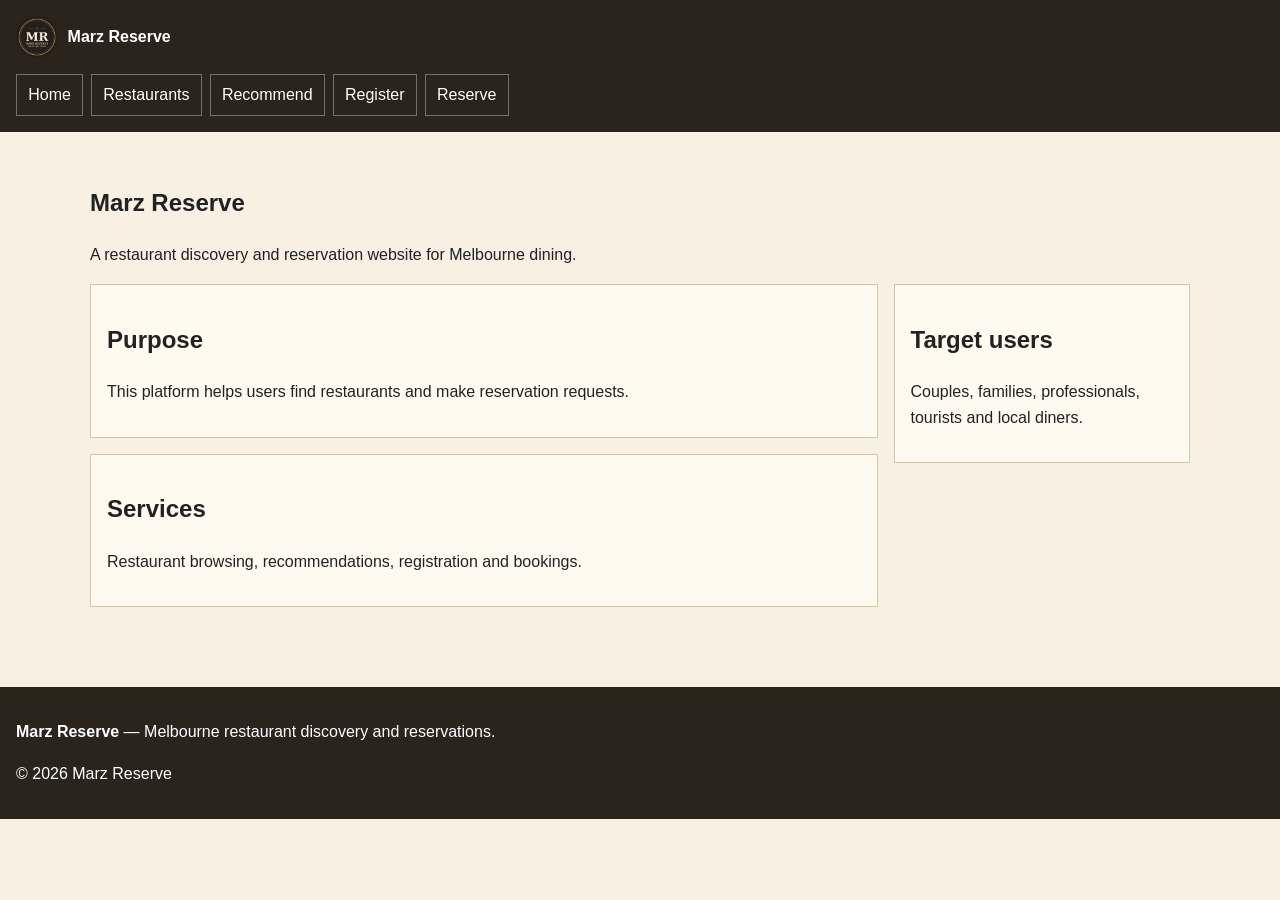
==== assignment2/index.html @ 9fd7fe4a "Set up website" ====
<!DOCTYPE html>
<html lang="en">
<head>
    <meta charset="UTF-8">
    <meta name="viewport" content="width=device-width, initial-scale=1.0">
    <title>Marz Reserve | Marz Reserve</title>
    <link rel="stylesheet" href="css/style.css">
    <script src="js/script.js" defer></script>
</head>
<body data-page="home">
    <header class="site-header">
        <a class="brand" href="index.html">
            <img src="images/logo.png" alt="Marz Reserve logo" class="brand-logo">
            <span class="brand-text">Marz Reserve</span>
        </a>
        <button class="nav-toggle" type="button" aria-expanded="false" aria-controls="site-nav">Menu</button>
        <nav id="site-nav" class="site-nav" aria-label="Main navigation">
            <a href="index.html" data-page="home">Home</a>
            <a href="restaurants.html" data-page="restaurants">Restaurants</a>
            <a href="recommend.html" data-page="recommend">Recommend</a>
            <a href="register.html" data-page="register">Register</a>
            <a href="reservation.html" data-page="reservation">Reserve</a>
        </nav>
    </header>
    <main class="section-shell page-hero">
        <section>
            <h1>Marz Reserve</h1>
            <p>A restaurant discovery and reservation website for Melbourne dining.</p>
        </section>
        <div class="container">
            <main>
                <article class="card">
                    <h2>Purpose</h2>
                    <p>This platform helps users find restaurants and make reservation requests.</p>
                </article>
                <article class="card">
                    <h2>Services</h2>
                    <p>Restaurant browsing, recommendations, registration and bookings.</p>
                </article>
            </main>
            <aside class="card">
                <h2>Target users</h2>
                <p>Couples, families, professionals, tourists and local diners.</p>
            </aside>
        </div>
    </main>
    <footer class="site-footer">
        <p><strong>Marz Reserve</strong> — Melbourne restaurant discovery and reservations.</p>
        <p>© 2026 Marz Reserve</p>
    </footer>
</body>
</html>
---- assignment2/css/style.css ----
* { box-sizing: border-box; }
body { margin: 0; font-family: Arial, sans-serif; line-height: 1.6; color: #222; background: #f7f0e3; }
img { max-width: 100%; display: block; }
a { color: inherit; }
.site-header { background: #2b241d; color: white; padding: 1rem; }
.brand { display: flex; align-items: center; gap: .6rem; color: white; text-decoration: none; font-weight: bold; }
.brand-logo { width: 42px; height: 42px; border-radius: 50%; }
.site-nav { display: flex; flex-wrap: wrap; gap: .5rem; margin-top: 1rem; }
.site-nav a { color: white; text-decoration: none; padding: .45rem .7rem; border: 1px solid rgba(255,255,255,.35); }
.site-nav a:hover, .site-nav a.active { background: #8b6a3f; }
.nav-toggle { display: none; }
.section-shell { width: min(1100px, calc(100% - 32px)); margin: auto; }
.page-hero, .hero { padding: 2rem 0; }
.container { display: flex; gap: 1rem; align-items: flex-start; }
main { flex: 3; }
aside { flex: 1; }
.card, .info-card, .restaurant-card, .lux-form, .recommend-results { background: #fffaf0; border: 1px solid #d9c6a6; padding: 1rem; margin-bottom: 1rem; }
.button { display: inline-block; background: #2b241d; color: white; padding: .55rem .9rem; text-decoration: none; border: 0; cursor: pointer; }
.button-outline { background: white; color: #2b241d; border: 1px solid #2b241d; }
.site-footer { margin-top: 2rem; padding: 1rem; background: #2b241d; color: white; }
@media (max-width: 767px) { .container, .site-nav { display: block; } .site-nav a { display: block; margin-top: .35rem; } }
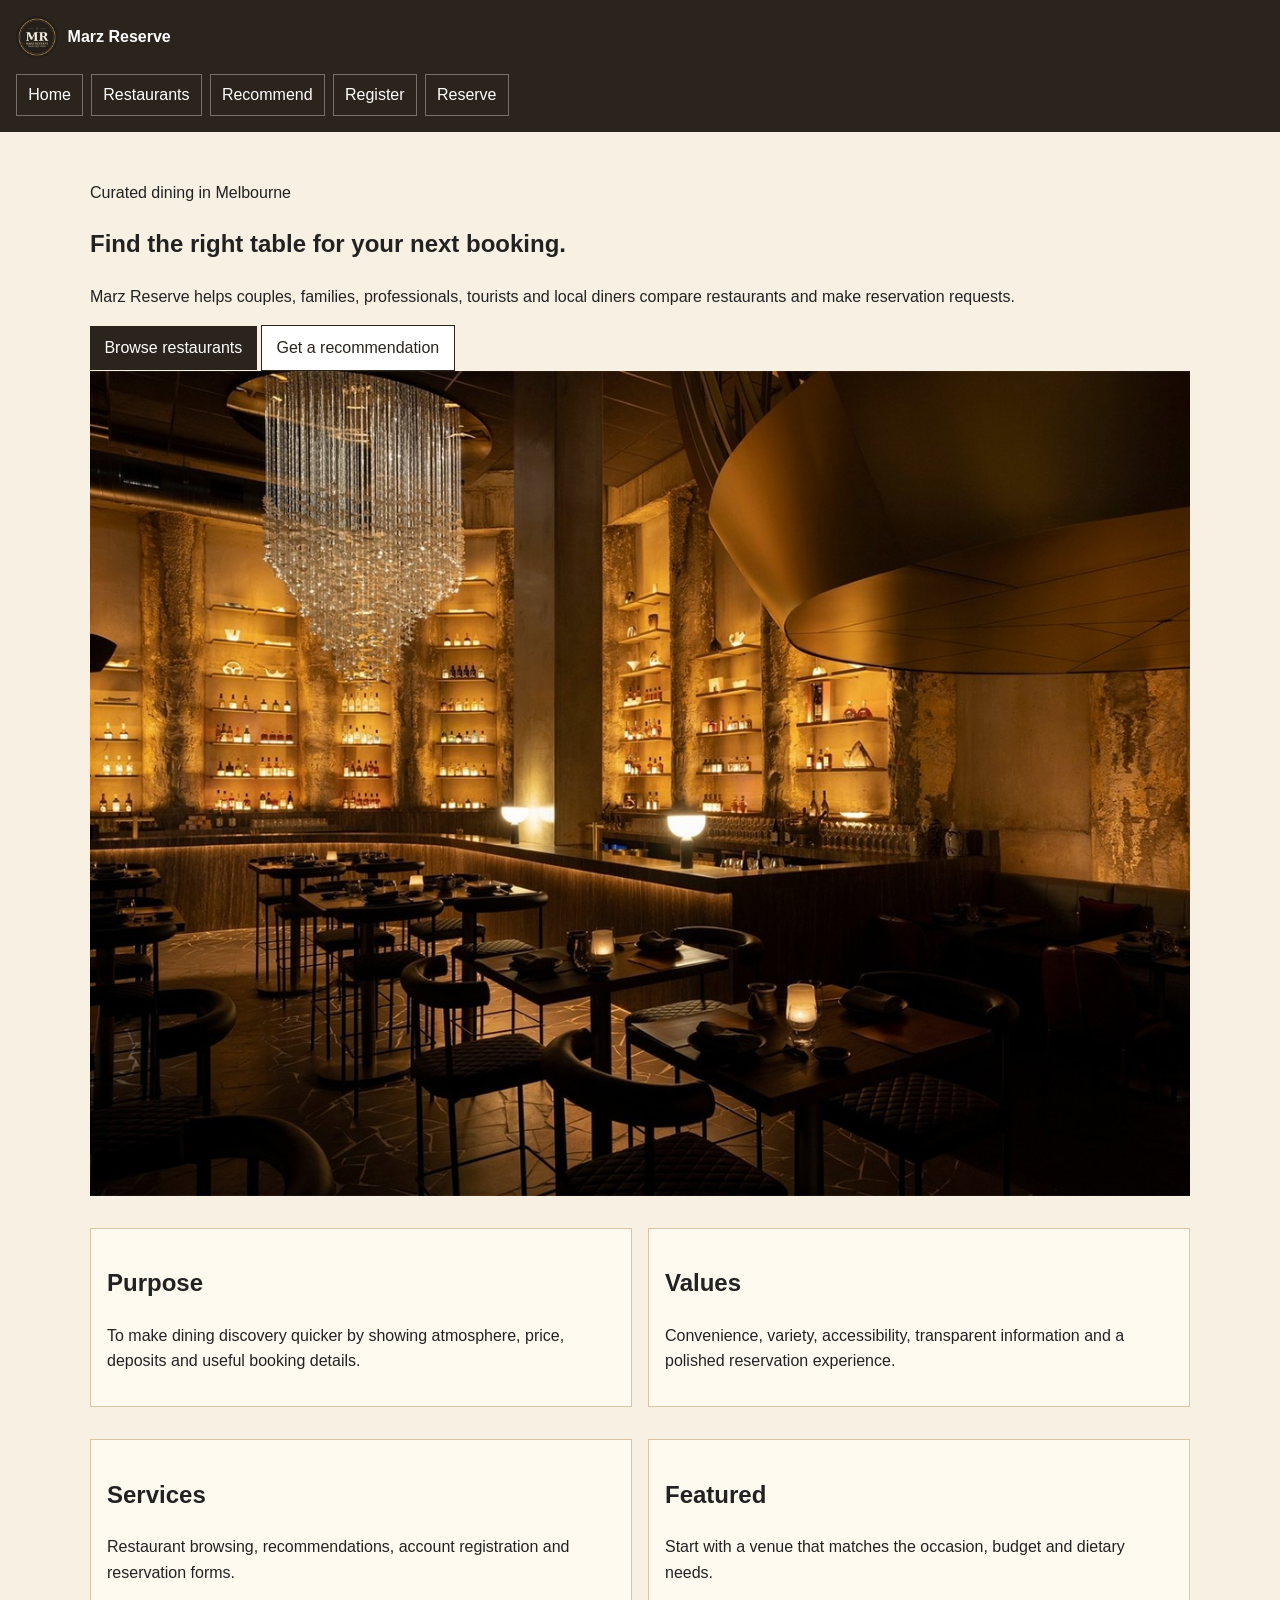
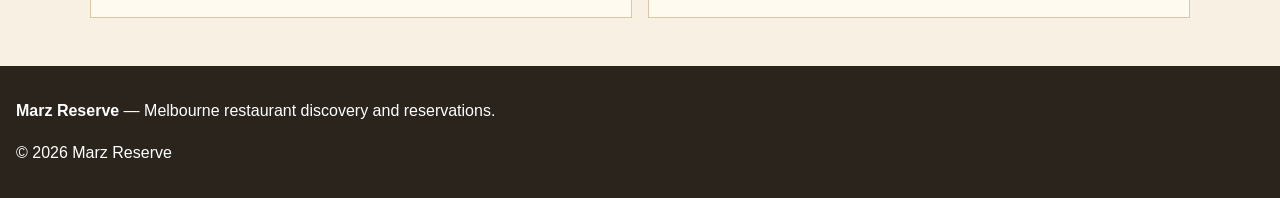
==== commit 191250c1: "Add restaurant pages" ====
--- a/assignment2/index.html
+++ b/assignment2/index.html
@@ -22,27 +22,25 @@
             <a href="reservation.html" data-page="reservation">Reserve</a>
         </nav>
     </header>
-    <main class="section-shell page-hero">
-        <section>
-            <h1>Marz Reserve</h1>
-            <p>A restaurant discovery and reservation website for Melbourne dining.</p>
+    <main>
+        <section class="hero section-shell">
+            <div>
+                <p class="eyebrow">Curated dining in Melbourne</p>
+                <h1>Find the right table for your next booking.</h1>
+                <p>Marz Reserve helps couples, families, professionals, tourists and local diners compare restaurants and make reservation requests.</p>
+                <a class="button" href="restaurants.html">Browse restaurants</a>
+                <a class="button button-outline" href="recommend.html">Get a recommendation</a>
+            </div>
+            <div class="hero-panel">
+                <img src="images/yugen.jpg" alt="Warm luxury dining room at Yūgen Dining">
+            </div>
         </section>
-        <div class="container">
-            <main>
-                <article class="card">
-                    <h2>Purpose</h2>
-                    <p>This platform helps users find restaurants and make reservation requests.</p>
-                </article>
-                <article class="card">
-                    <h2>Services</h2>
-                    <p>Restaurant browsing, recommendations, registration and bookings.</p>
-                </article>
-            </main>
-            <aside class="card">
-                <h2>Target users</h2>
-                <p>Couples, families, professionals, tourists and local diners.</p>
-            </aside>
-        </div>
+        <section class="section-shell intro-grid">
+            <article class="info-card"><h2>Purpose</h2><p>To make dining discovery quicker by showing atmosphere, price, deposits and useful booking details.</p></article>
+            <article class="info-card"><h2>Values</h2><p>Convenience, variety, accessibility, transparent information and a polished reservation experience.</p></article>
+            <article class="info-card"><h2>Services</h2><p>Restaurant browsing, recommendations, account registration and reservation forms.</p></article>
+            <article class="info-card"><h2>Featured</h2><p>Start with a venue that matches the occasion, budget and dietary needs.</p></article>
+        </section>
     </main>
     <footer class="site-footer">
         <p><strong>Marz Reserve</strong> — Melbourne restaurant discovery and reservations.</p>
--- a/assignment2/css/style.css
+++ b/assignment2/css/style.css
@@ -19,3 +19,11 @@
 .button-outline { background: white; color: #2b241d; border: 1px solid #2b241d; }
 .site-footer { margin-top: 2rem; padding: 1rem; background: #2b241d; color: white; }
 @media (max-width: 767px) { .container, .site-nav { display: block; } .site-nav a { display: block; margin-top: .35rem; } }
+
+.restaurant-grid, .intro-grid { display: grid; grid-template-columns: repeat(2, minmax(0, 1fr)); gap: 1rem; }
+.restaurant-card { border-radius: 14px; overflow: hidden; }
+.card-image-wrap img { width: 100%; height: 220px; object-fit: cover; }
+.price-pill { display: inline-block; background: #2b241d; color: white; padding: .3rem .55rem; margin-top: .5rem; }
+.dish-list { padding-left: 1.2rem; }
+.deposit { font-weight: bold; }
+@media (max-width: 767px) { .restaurant-grid, .intro-grid { grid-template-columns: 1fr; } }
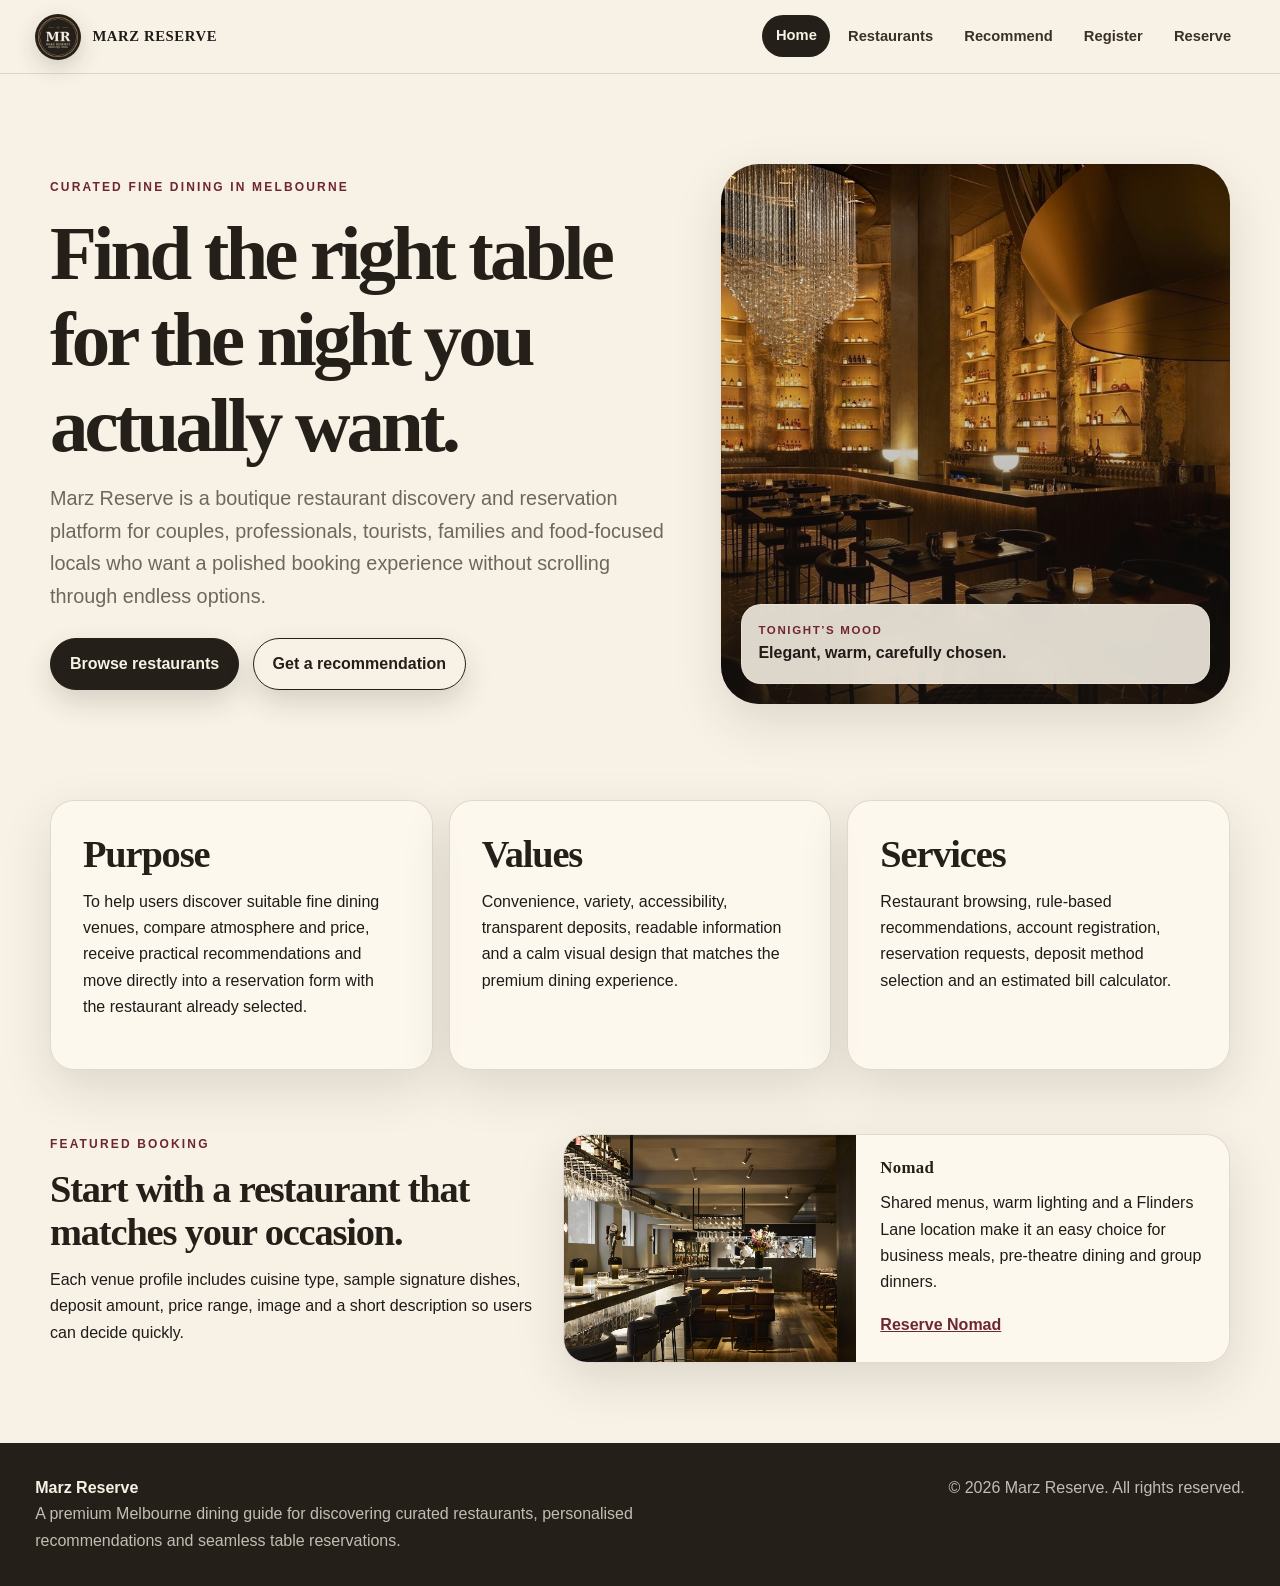
==== commit 52aa2298: "Add form validation" ====
--- a/assignment2/index.html
+++ b/assignment2/index.html
@@ -3,13 +3,14 @@
 <head>
     <meta charset="UTF-8">
     <meta name="viewport" content="width=device-width, initial-scale=1.0">
-    <title>Marz Reserve | Marz Reserve</title>
+    <title>Marz Reserve | Fine Dining Reservations</title>
     <link rel="stylesheet" href="css/style.css">
     <script src="js/script.js" defer></script>
 </head>
 <body data-page="home">
+    <!-- Site header and navigation -->
     <header class="site-header">
-        <a class="brand" href="index.html">
+        <a class="brand" href="index.html" aria-label="Marz Reserve home">
             <img src="images/logo.png" alt="Marz Reserve logo" class="brand-logo">
             <span class="brand-text">Marz Reserve</span>
         </a>
@@ -22,29 +23,66 @@
             <a href="reservation.html" data-page="reservation">Reserve</a>
         </nav>
     </header>
+    <!-- Main content (this page) -->
     <main>
         <section class="hero section-shell">
-            <div>
-                <p class="eyebrow">Curated dining in Melbourne</p>
-                <h1>Find the right table for your next booking.</h1>
-                <p>Marz Reserve helps couples, families, professionals, tourists and local diners compare restaurants and make reservation requests.</p>
-                <a class="button" href="restaurants.html">Browse restaurants</a>
-                <a class="button button-outline" href="recommend.html">Get a recommendation</a>
+            <div class="hero-copy reveal">
+                <p class="eyebrow">Curated fine dining in Melbourne</p>
+                <h1>Find the right table for the night you actually want.</h1>
+                <p class="hero-lead">Marz Reserve is a boutique restaurant discovery and reservation platform for couples, professionals, tourists, families and food-focused locals who want a polished booking experience without scrolling through endless options.</p>
+                <div class="hero-actions">
+                    <a class="button" href="restaurants.html">Browse restaurants</a>
+                    <a class="button button-outline" href="recommend.html">Get a recommendation</a>
+                </div>
             </div>
-            <div class="hero-panel">
-                <img src="images/yugen.jpg" alt="Warm luxury dining room at Yūgen Dining">
+            <div class="hero-panel reveal">
+                <img src="images/yugen.jpg" alt="Warm luxury dining room at Yūgen Dining with a chandelier">
+                <div class="floating-card">
+                    <span>Tonight’s mood</span>
+                    <strong>Elegant, warm, carefully chosen.</strong>
+                </div>
             </div>
         </section>
+
         <section class="section-shell intro-grid">
-            <article class="info-card"><h2>Purpose</h2><p>To make dining discovery quicker by showing atmosphere, price, deposits and useful booking details.</p></article>
-            <article class="info-card"><h2>Values</h2><p>Convenience, variety, accessibility, transparent information and a polished reservation experience.</p></article>
-            <article class="info-card"><h2>Services</h2><p>Restaurant browsing, recommendations, account registration and reservation forms.</p></article>
-            <article class="info-card"><h2>Featured</h2><p>Start with a venue that matches the occasion, budget and dietary needs.</p></article>
+            <article class="info-card reveal">
+                <h2>Purpose</h2>
+                <p>To help users discover suitable fine dining venues, compare atmosphere and price, receive practical recommendations and move directly into a reservation form with the restaurant already selected.</p>
+            </article>
+            <article class="info-card reveal">
+                <h2>Values</h2>
+                <p>Convenience, variety, accessibility, transparent deposits, readable information and a calm visual design that matches the premium dining experience.</p>
+            </article>
+            <article class="info-card reveal">
+                <h2>Services</h2>
+                <p>Restaurant browsing, rule-based recommendations, account registration, reservation requests, deposit method selection and an estimated bill calculator.</p>
+            </article>
+        </section>
+
+        <section class="section-shell split-section">
+            <div class="reveal">
+                <p class="eyebrow">Featured booking</p>
+                <h2>Start with a restaurant that matches your occasion.</h2>
+                <p>Each venue profile includes cuisine type, sample signature dishes, deposit amount, price range, image and a short description so users can decide quickly.</p>
+            </div>
+            <div class="mini-feature reveal">
+                <img src="images/nomad.jpg" alt="Nomad Melbourne dining room with bar and open kitchen">
+                <div>
+
+                    <h3>Nomad</h3>
+                    <p>Shared menus, warm lighting and a Flinders Lane location make it an easy choice for business meals, pre-theatre dining and group dinners.</p>
+                    <a href="reservation.html?restaurant=nomad">Reserve Nomad</a>
+                </div>
+            </div>
         </section>
     </main>
+    <!-- footer andnote -->
     <footer class="site-footer">
-        <p><strong>Marz Reserve</strong> — Melbourne restaurant discovery and reservations.</p>
-        <p>© 2026 Marz Reserve</p>
+        <div>
+            <strong>Marz Reserve</strong>
+            <p>A premium Melbourne dining guide for discovering curated restaurants, personalised recommendations and seamless table reservations.</p>
+        </div>
+        <p class="footer-note">© 2026 Marz Reserve. All rights reserved.</p>
     </footer>
 </body>
 </html>
--- a/assignment2/css/style.css
+++ b/assignment2/css/style.css
@@ -1,29 +1,414 @@
+/* Marz Reserve stylesheet */
+:root {
+    --espresso: #251f19;
+    --espresso-soft: #3a3027;
+    --ivory: #f8f2e6;
+    --paper: #fffaf0;
+    --champagne: #d8c19b;
+    --gold: #b48c53;
+    --olive: #596044;
+    --wine: #6f2634;
+    --ink: #1e1b18;
+    --muted: #6f665d;
+    --line: rgba(37, 31, 25, 0.14);
+    --shadow: 0 18px 50px rgba(37, 31, 25, 0.13);
+    --radius: 24px;
+}
+
 * { box-sizing: border-box; }
-body { margin: 0; font-family: Arial, sans-serif; line-height: 1.6; color: #222; background: #f7f0e3; }
-img { max-width: 100%; display: block; }
+html { scroll-behavior: smooth; }
+body {
+    margin: 0;
+    font: 16px/1.65 "Segoe UI", Arial, sans-serif;
+    background: var(--ivory);
+    color: var(--ink);
+}
+img { display: block; max-width: 100%; }
 a { color: inherit; }
-.site-header { background: #2b241d; color: white; padding: 1rem; }
-.brand { display: flex; align-items: center; gap: .6rem; color: white; text-decoration: none; font-weight: bold; }
-.brand-logo { width: 42px; height: 42px; border-radius: 50%; }
-.site-nav { display: flex; flex-wrap: wrap; gap: .5rem; margin-top: 1rem; }
-.site-nav a { color: white; text-decoration: none; padding: .45rem .7rem; border: 1px solid rgba(255,255,255,.35); }
-.site-nav a:hover, .site-nav a.active { background: #8b6a3f; }
-.nav-toggle { display: none; }
-.section-shell { width: min(1100px, calc(100% - 32px)); margin: auto; }
-.page-hero, .hero { padding: 2rem 0; }
-.container { display: flex; gap: 1rem; align-items: flex-start; }
-main { flex: 3; }
-aside { flex: 1; }
-.card, .info-card, .restaurant-card, .lux-form, .recommend-results { background: #fffaf0; border: 1px solid #d9c6a6; padding: 1rem; margin-bottom: 1rem; }
-.button { display: inline-block; background: #2b241d; color: white; padding: .55rem .9rem; text-decoration: none; border: 0; cursor: pointer; }
-.button-outline { background: white; color: #2b241d; border: 1px solid #2b241d; }
-.site-footer { margin-top: 2rem; padding: 1rem; background: #2b241d; color: white; }
-@media (max-width: 767px) { .container, .site-nav { display: block; } .site-nav a { display: block; margin-top: .35rem; } }
-
-.restaurant-grid, .intro-grid { display: grid; grid-template-columns: repeat(2, minmax(0, 1fr)); gap: 1rem; }
-.restaurant-card { border-radius: 14px; overflow: hidden; }
-.card-image-wrap img { width: 100%; height: 220px; object-fit: cover; }
-.price-pill { display: inline-block; background: #2b241d; color: white; padding: .3rem .55rem; margin-top: .5rem; }
-.dish-list { padding-left: 1.2rem; }
-.deposit { font-weight: bold; }
-@media (max-width: 767px) { .restaurant-grid, .intro-grid { grid-template-columns: 1fr; } }
+p { margin: 0 0 1rem; }
+h1, h2, h3 {
+    margin: 0 0 0.8rem;
+    font-family: Georgia, "Times New Roman", serif;
+    line-height: 1.12;
+    color: var(--espresso);
+}
+h1 { font-size: clamp(2.45rem, 6vw, 5.6rem); letter-spacing: -0.05em; }
+h2 { font-size: clamp(1.7rem, 3vw, 2.7rem); letter-spacing: -0.03em; }
+h3 { font-size: 1.05rem; letter-spacing: 0.02em; }
+
+.section-shell { width: min(1180px, calc(100% - 40px)); margin: 0 auto; }
+.location, .muted, .hint, .optional { color: var(--muted); }
+.hidden { display: none; }
+
+/* Header and navigation */
+.site-header {
+    position: sticky;
+    top: 0;
+    z-index: 20;
+    display: flex;
+    align-items: center;
+    justify-content: space-between;
+    gap: 1rem;
+    padding: 0.85rem clamp(1rem, 3vw, 2.2rem);
+    background: rgba(248, 242, 230, 0.92);
+    border-bottom: 1px solid var(--line);
+    backdrop-filter: blur(18px);
+}
+.brand, .site-nav, .button, .fieldset-group label, .inline-check {
+    display: inline-flex;
+    align-items: center;
+}
+.brand {
+    min-width: max-content;
+    gap: 0.7rem;
+    text-decoration: none;
+}
+.brand-logo {
+    width: 46px;
+    height: 46px;
+    border-radius: 50%;
+    box-shadow: 0 8px 22px rgba(37, 31, 25, 0.18);
+}
+.brand-text {
+    font: 700 0.92rem Georgia, "Times New Roman", serif;
+    letter-spacing: 0.04em;
+    text-transform: uppercase;
+}
+.site-nav {
+    flex-wrap: wrap;
+    justify-content: flex-end;
+    gap: 0.25rem;
+}
+#site-nav { align-items: center; }
+.site-nav a, .button, .nav-toggle { border-radius: 999px; font-weight: 800; }
+.site-nav a {
+    padding: 0.55rem 0.85rem;
+    color: var(--espresso-soft);
+    font-size: 0.92rem;
+    text-decoration: none;
+    transition: 0.25s ease;
+}
+.site-nav a:hover, .site-nav a:focus-visible, .site-nav a.active {
+    background: var(--espresso);
+    color: var(--ivory);
+    transform: translateY(-1px);
+}
+.nav-toggle {
+    display: none;
+    padding: 0.55rem 0.8rem;
+    border: 1px solid var(--line);
+    background: var(--paper);
+    color: var(--espresso);
+}
+
+/* Shared buttons and hero blocks */
+.hero, .split-section, .form-layout { display: grid; align-items: center; }
+.hero {
+    grid-template-columns: minmax(0, 1fr) minmax(340px, 0.82fr);
+    gap: clamp(1.5rem, 4vw, 4rem);
+    padding: clamp(3rem, 7vw, 7rem) 0 clamp(2rem, 5vw, 5rem);
+}
+.hero-lead, .page-hero p:last-child { color: var(--muted); }
+.hero-lead { max-width: 680px; font-size: clamp(1.05rem, 2vw, 1.24rem); }
+.page-hero { max-width: 900px; padding: clamp(2.5rem, 6vw, 5rem) 0 1.5rem; }
+.page-hero p:last-child { font-size: 1.08rem; }
+.eyebrow {
+    margin-bottom: 0.85rem;
+    color: var(--wine);
+    font-size: 0.75rem;
+    font-weight: 800;
+    letter-spacing: 0.18em;
+    text-transform: uppercase;
+}
+.hero-actions, .card-actions, .match-tags {
+    display: flex;
+    flex-wrap: wrap;
+    gap: 0.85rem;
+}
+.hero-actions, .card-actions { margin-top: 1.6rem; }
+.button {
+    justify-content: center;
+    min-height: 46px;
+    padding: 0.72rem 1.18rem;
+    border: 1px solid var(--espresso);
+    background: var(--espresso);
+    color: var(--ivory);
+    cursor: pointer;
+    text-decoration: none;
+    box-shadow: 0 12px 28px rgba(37, 31, 25, 0.16);
+    transition: 0.25s ease;
+}
+.button:hover, .button:focus-visible {
+    transform: translateY(-2px);
+    box-shadow: 0 18px 36px rgba(37, 31, 25, 0.24);
+}
+.button-outline { background: transparent; color: var(--espresso); }
+.hero-panel, .restaurant-card, .card-image-wrap { overflow: hidden; }
+.hero-panel {
+    position: relative;
+    min-height: 540px;
+    border-radius: 38px;
+    box-shadow: var(--shadow);
+    isolation: isolate;
+}
+.hero-panel img {
+    width: 100%;
+    height: 100%;
+    min-height: 540px;
+    object-fit: cover;
+    transform: scale(1.02);
+    animation: slowZoom 13s ease-in-out infinite alternate;
+}
+.hero-panel::after, .card-image-wrap::after {
+    content: "";
+    position: absolute;
+    inset: 0;
+    background: linear-gradient(180deg, rgba(37, 31, 25, 0.02), rgba(37, 31, 25, 0.46));
+    pointer-events: none;
+}
+.floating-card {
+    position: absolute;
+    z-index: 2;
+    left: 1.25rem;
+    right: 1.25rem;
+    bottom: 1.25rem;
+    padding: 1rem;
+    border: 1px solid rgba(248, 242, 230, 0.36);
+    border-radius: 20px;
+    background: rgba(248, 242, 230, 0.88);
+    backdrop-filter: blur(16px);
+}
+.floating-card span {
+    display: block;
+    color: var(--wine);
+    font-size: 0.72rem;
+    font-weight: 800;
+    letter-spacing: 0.14em;
+    text-transform: uppercase;
+}
+
+/* Cards, grids and restaurant listings */
+.info-card, .lux-form, .recommend-results, .bill-summary, .mini-feature, .restaurant-card {
+    border: 1px solid var(--line);
+    box-shadow: var(--shadow);
+}
+.info-card, .lux-form, .recommend-results, .bill-summary, .mini-feature {
+    border-radius: var(--radius);
+    background: rgba(255, 250, 240, 0.75);
+}
+.info-card, .card-body, .lux-form, .recommend-results, .bill-summary { padding: clamp(1.1rem, 3vw, 2rem); }
+.intro-grid, .restaurant-grid, .form-grid, .result-stack, .bill-output {
+    display: grid;
+    gap: 1rem;
+}
+.intro-grid { grid-template-columns: repeat(3, 1fr); padding: 2rem 0 4rem; }
+.split-section {
+    grid-template-columns: 0.85fr 1.15fr;
+    gap: 1.2rem;
+    padding: 0 0 5rem;
+}
+.mini-feature {
+    display: grid;
+    grid-template-columns: 44% 1fr;
+    overflow: hidden;
+}
+.mini-feature img { height: 100%; object-fit: cover; }
+.mini-feature div { padding: 1.5rem; }
+.mini-feature a { color: var(--wine); font-weight: 800; }
+.restaurant-grid {
+    grid-template-columns: repeat(2, minmax(0, 1fr));
+    gap: 1.25rem;
+    padding: 1rem 0 5rem;
+}
+.restaurant-card {
+    border-radius: 30px;
+    background: var(--paper);
+    transition: 0.28s ease;
+}
+.restaurant-card:hover {
+    transform: translateY(-5px);
+    box-shadow: 0 28px 70px rgba(37, 31, 25, 0.18);
+}
+.card-image-wrap { position: relative; height: 310px; }
+.card-image-wrap img, .result-card img {
+    width: 100%;
+    height: 100%;
+    object-fit: cover;
+}
+.card-image-wrap img { transition: transform 0.55s ease; }
+.restaurant-card:hover .card-image-wrap img { transform: scale(1.045); }
+.price-pill {
+    position: absolute;
+    z-index: 1;
+    left: 1rem;
+    bottom: 1rem;
+    padding: 0.48rem 0.75rem;
+    border: 1px solid rgba(248, 242, 230, 0.45);
+    border-radius: 999px;
+    background: rgba(37, 31, 25, 0.78);
+    color: var(--ivory);
+    font-weight: 800;
+    backdrop-filter: blur(12px);
+}
+.dish-list { margin: 0 0 1rem; padding-left: 1.1rem; }
+.dish-list li { margin-bottom: 0.3rem; }
+.deposit {
+    padding: 0.8rem 0.9rem;
+    border-radius: 14px;
+    background: rgba(216, 193, 155, 0.28);
+}
+
+/* Forms, validation messages and dynamic blocks */
+.form-layout {
+    grid-template-columns: 0.95fr 1.05fr;
+    gap: 1.2rem;
+    padding: 1rem 0 5rem;
+    align-items: start;
+}
+.narrow-section { max-width: 920px; padding: 1rem 0 5rem; }
+.two-col { grid-template-columns: repeat(2, minmax(0, 1fr)); }
+.form-group { display: grid; gap: 0.4rem; margin-bottom: 1rem; }
+label, legend { color: var(--espresso); font-weight: 800; }
+input, select, textarea {
+    width: 100%;
+    padding: 0.82rem 0.9rem;
+    border: 1px solid rgba(37, 31, 25, 0.22);
+    border-radius: 14px;
+    background: #fffdf8;
+    color: var(--ink);
+    font: inherit;
+}
+input:focus, select:focus, textarea:focus {
+    outline: 3px solid rgba(180, 140, 83, 0.35);
+    border-color: var(--gold);
+}
+textarea { resize: vertical; }
+.fieldset-group {
+    display: flex;
+    flex-wrap: wrap;
+    gap: 0.8rem 1rem;
+    margin: 0 0 1rem;
+    padding: 1rem;
+    border: 1px solid var(--line);
+    border-radius: 18px;
+}
+.compact-fieldset { display: grid; }
+.fieldset-group label, .inline-check { gap: 0.45rem; font-weight: 600; }
+.fieldset-group input, .inline-check input { width: auto; }
+.error-message {
+    min-height: 1.1rem;
+    color: #a21d2d;
+    font-size: 0.9rem;
+    font-weight: 700;
+}
+.success-box:not(:empty) {
+    margin: 0 0 1rem;
+    padding: 0.85rem 1rem;
+    border: 1px solid rgba(89, 96, 68, 0.35);
+    border-radius: 16px;
+    background: rgba(89, 96, 68, 0.1);
+    color: #344022;
+    font-weight: 700;
+}
+.conditional-box {
+    margin-bottom: 1rem;
+    padding: 1rem;
+    border: 1px dashed rgba(37, 31, 25, 0.2);
+    border-radius: 18px;
+    background: rgba(216, 193, 155, 0.16);
+}
+
+/* Recommendation cards and bill output */
+.result-stack { margin-top: 1rem; }
+.result-card {
+    display: grid;
+    grid-template-columns: 130px 1fr;
+    gap: 1rem;
+    padding: 0.85rem;
+    border: 1px solid var(--line);
+    border-radius: 20px;
+    background: #fffdf8;
+}
+.result-card img { width: 130px; height: 130px; border-radius: 16px; }
+.result-card h3 { margin-bottom: 0.25rem; }
+.match-tags { gap: 0.45rem; margin: 0.6rem 0; }
+.match-tags span {
+    padding: 0.25rem 0.55rem;
+    border-radius: 999px;
+    background: rgba(111, 38, 52, 0.1);
+    color: var(--wine);
+    font-size: 0.82rem;
+    font-weight: 800;
+}
+.bill-output { gap: 0.65rem; margin: 1rem 0 1.3rem; }
+.bill-line {
+    display: flex;
+    justify-content: space-between;
+    gap: 1rem;
+    padding: 0.65rem 0;
+    border-bottom: 1px solid var(--line);
+}
+.bill-line.total {
+    border-bottom: 0;
+    color: var(--wine);
+    font-size: 1.35rem;
+    font-weight: 900;
+}
+
+/* Footer and animation */
+.site-footer {
+    display: flex;
+    justify-content: space-between;
+    gap: 2rem;
+    padding: 2rem clamp(1rem, 3vw, 2.2rem);
+    background: var(--espresso);
+    color: var(--ivory);
+}
+.site-footer p {
+    max-width: 620px;
+    margin-bottom: 0;
+    color: rgba(248, 242, 230, 0.75);
+}
+.footer-note { text-align: right; }
+.reveal {
+    opacity: 0;
+    transform: translateY(18px);
+    transition: opacity 0.7s ease, transform 0.7s ease;
+}
+.reveal.is-visible { opacity: 1; transform: translateY(0); }
+@keyframes slowZoom { from { transform: scale(1.02); } to { transform: scale(1.08); } }
+
+/* Responsive layout */
+@media (max-width: 1023px) {
+    .hero, .split-section, .form-layout, .intro-grid, .restaurant-grid { grid-template-columns: 1fr; }
+    .hero-panel, .hero-panel img { min-height: 430px; }
+}
+
+@media (max-width: 767px) {
+    body { font-size: 15px; }
+    .site-header { align-items: flex-start; flex-wrap: wrap; }
+    .nav-toggle { display: inline-flex; }
+    .site-nav {
+        display: none;
+        width: 100%;
+        grid-template-columns: repeat(2, minmax(0, 1fr));
+        justify-content: stretch;
+        gap: 0.35rem;
+        margin-top: 0.35rem;
+        padding: 0.45rem;
+        border: 1px solid var(--line);
+        border-radius: 1rem;
+        background: rgba(255, 250, 240, 0.96);
+        box-shadow: 0 14px 34px rgba(37, 31, 25, 0.10);
+    }
+    .site-nav.open { display: grid; }
+    .site-nav a { padding: 0.48rem 0.5rem; text-align: center; font-size: 0.84rem; }
+    .brand-text { font-size: 0.78rem; }
+    .hero { padding-top: 2.3rem; }
+    .hero-panel, .hero-panel img { min-height: 340px; }
+    .mini-feature, .two-col, .result-card { grid-template-columns: 1fr; }
+    .result-card img { width: 100%; height: 190px; }
+    .card-image-wrap { height: 250px; }
+    .site-footer { display: block; }
+    .footer-note { margin-top: 1rem; text-align: left; }
+}
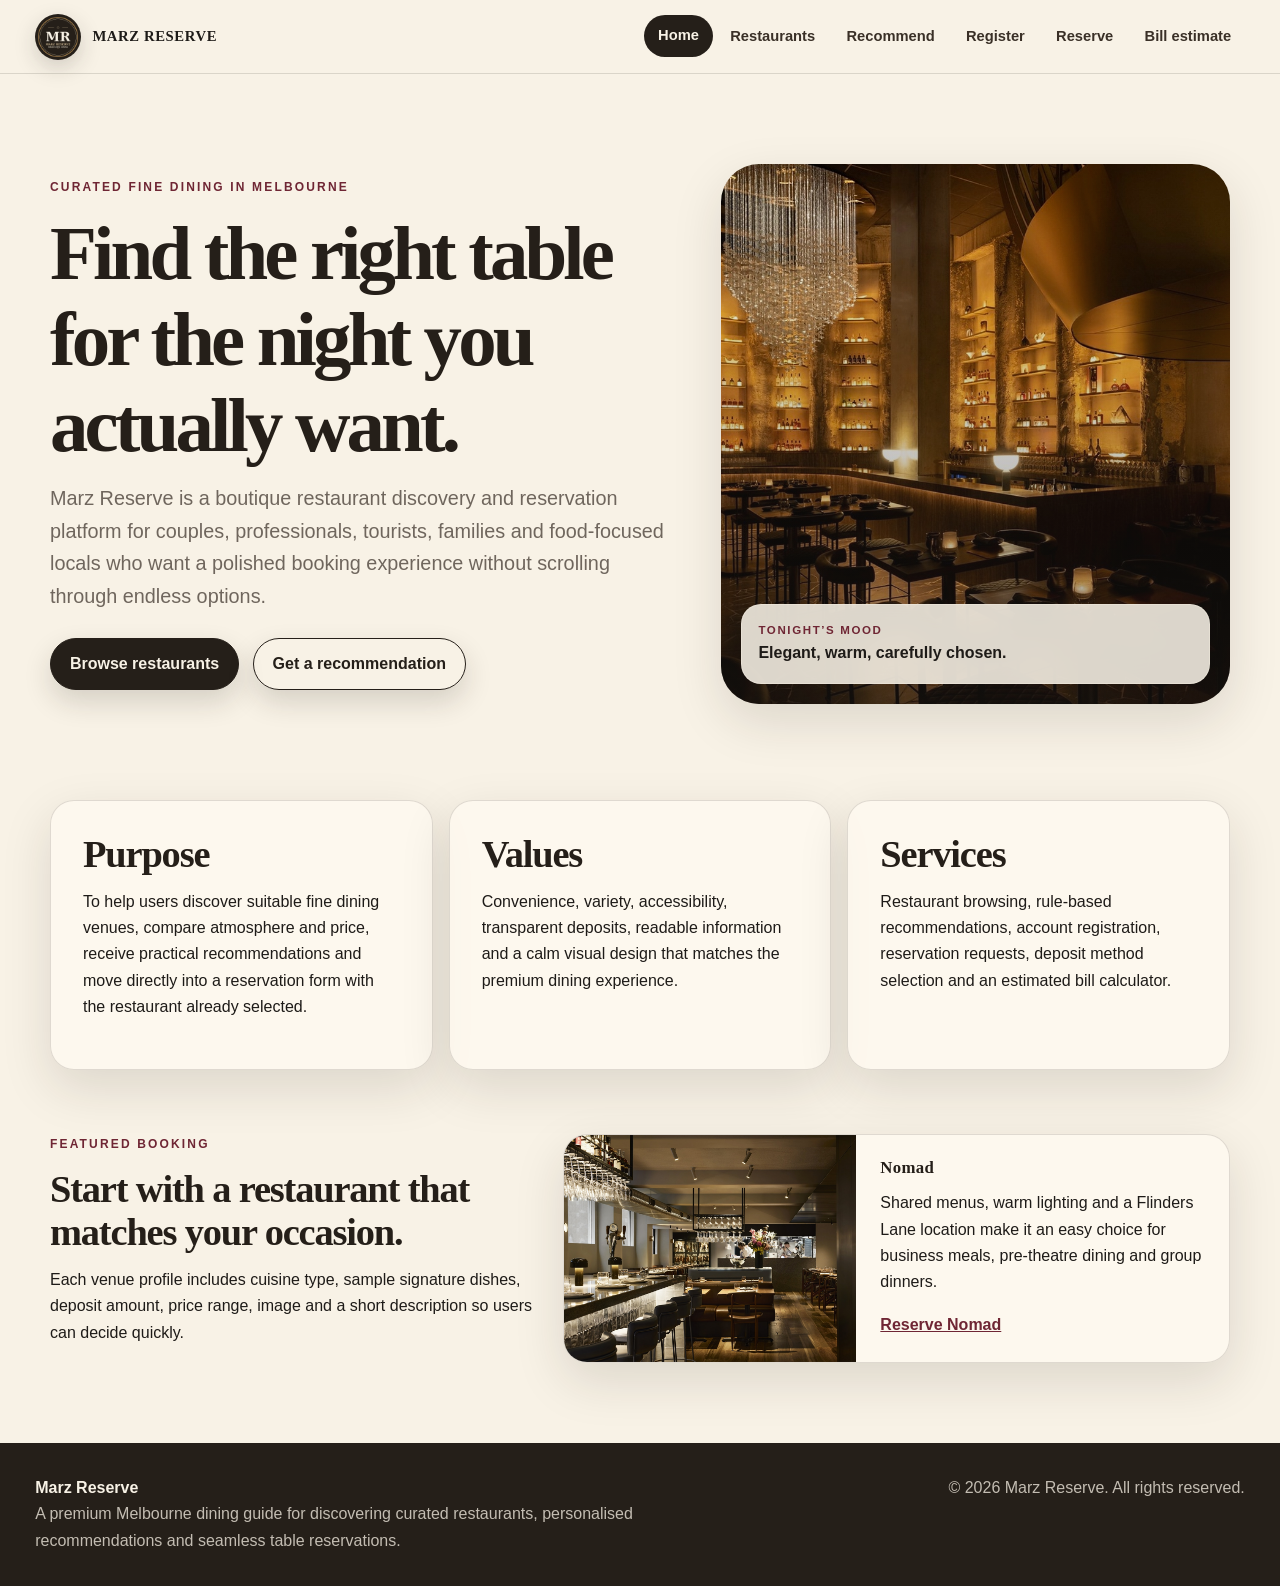
==== commit 4f17f8cd: "Final assignment" ====
--- a/assignment2/index.html
+++ b/assignment2/index.html
@@ -21,6 +21,7 @@
             <a href="recommend.html" data-page="recommend">Recommend</a>
             <a href="register.html" data-page="register">Register</a>
             <a href="reservation.html" data-page="reservation">Reserve</a>
+            <a href="bill.html" data-page="bill">Bill estimate</a>
         </nav>
     </header>
     <!-- Main content (this page) -->
